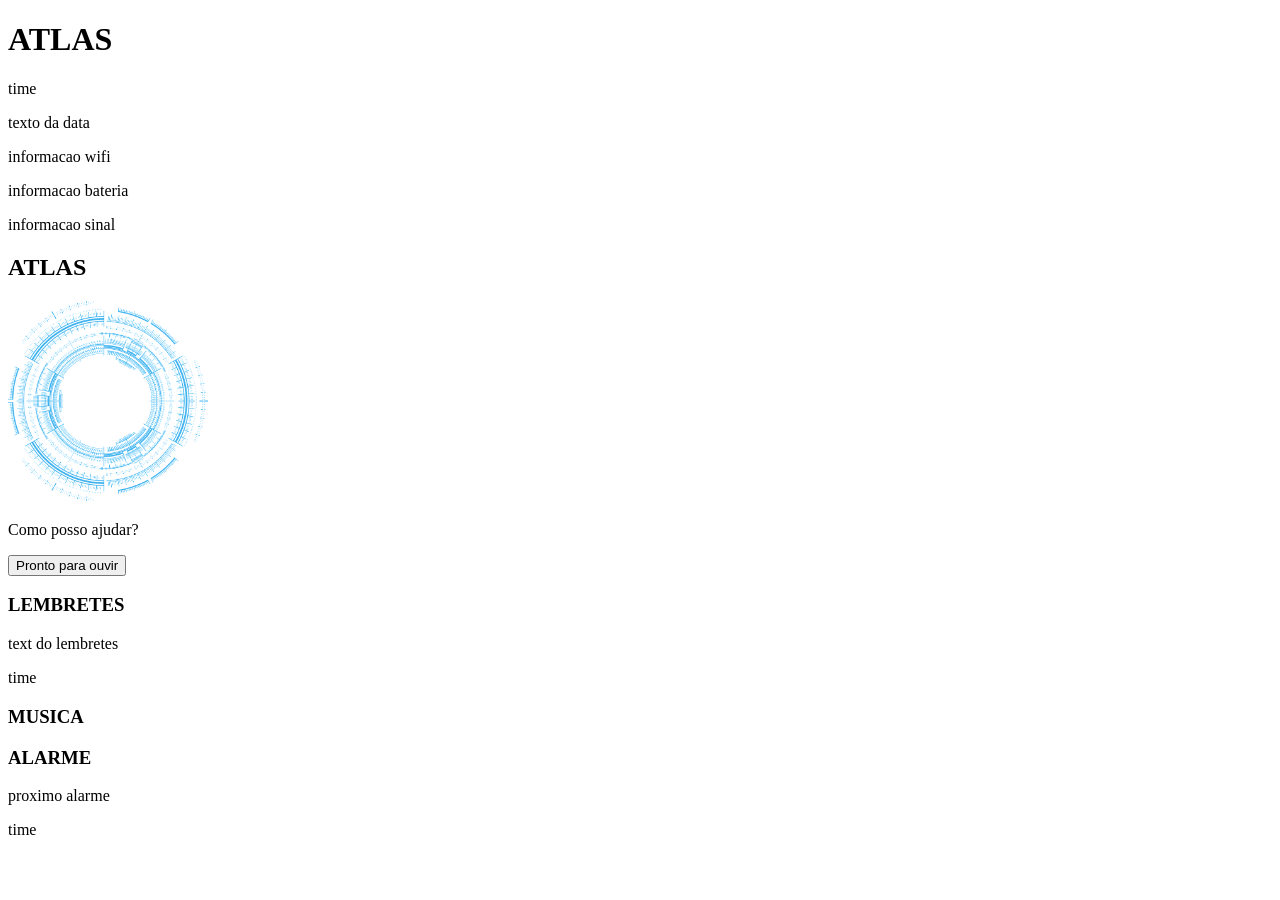
==== frontend/teste_atlas imterface.html @ 02ea41b4 "ajustatan esqueleto de front e class interprete" ====
<!doctype html>
<html lang=pt-br>
<head>
    <meta charset="UTF-8">
    <meta name="viewport"
          content="width=device-width, user-scalable=no, initial-scale=1.0, maximum-scale=1.0, minimum-scale=1.0">
    <meta http-equiv="X-UA-Compatible" content="ie=edge">
    <title>Document</title>
</head>
<body>
    <header>
        <div>
            <h1>ATLAS</h1>
        </div>
        <div>
            <time>time</time>
            <p>texto da data</p>
        </div>
        <div>
            <p>informacao wifi</p>
            <p>informacao bateria</p>
            <p>informacao sinal</p>
        </div>
    </header>

    <main>
        <section>
            <h2>ATLAS</h2>
            <img src="img/circuloIA.png" width="200" height="200" alt="ciculo de ia de fala">
            <p>Como posso ajudar?</p>
        </section>

        <section>
            <button>Pronto para ouvir</button>
        </section>

        <section>
            <article>
                <h3>LEMBRETES</h3>
                <p>text do lembretes</p>
                <time>time</time>
            </article>
            <article>
                <h3>MUSICA</h3>
            </article>

            <article>
                <h3>ALARME</h3>
                <p>proximo alarme</p>
                <time>time</time>
            </article>
        </section>
    </main>

    <footer>

    </footer>


</body>
</html>
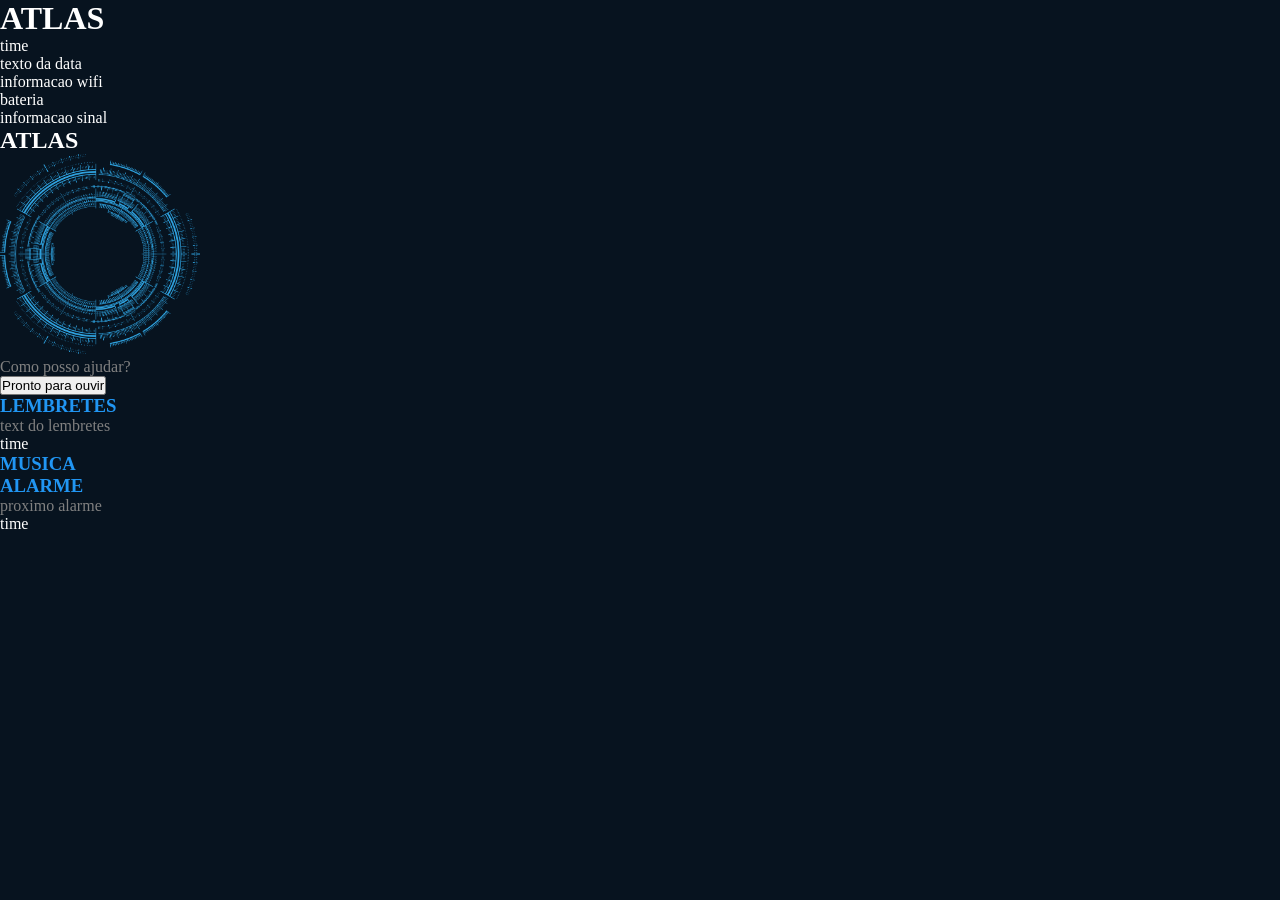
==== commit 31bd92c8: "feat: implementa comandos de criar, listar e deletar lembretes" ====
--- a/frontend/teste_atlas imterface.html
+++ b/frontend/teste_atlas imterface.html
@@ -6,6 +6,7 @@
           content="width=device-width, user-scalable=no, initial-scale=1.0, maximum-scale=1.0, minimum-scale=1.0">
     <meta http-equiv="X-UA-Compatible" content="ie=edge">
     <title>Document</title>
+    <link rel='stylesheet' type='text/css' media='screen' href='./css/style.css'>
 </head>
 <body>
     <header>
@@ -17,8 +18,8 @@
             <p>texto da data</p>
         </div>
         <div>
-            <p>informacao wifi</p>
-            <p>informacao bateria</p>
+            <p><spam>informacao wifi<span/></p>
+            <p> bateria</p>
             <p>informacao sinal</p>
         </div>
     </header>
--- a/frontend/css/style.css
+++ b/frontend/css/style.css
@@ -0,0 +1,21 @@
+*{
+    margin: 0;
+    padding: 0;
+}
+
+body{
+    background-color: #07131F;
+    color: #FFFFFF
+
+}
+
+main h3{
+    color: #2196F3;
+}
+main p{
+    color: #808080;
+}
+
+main span {
+    color: green;
+}
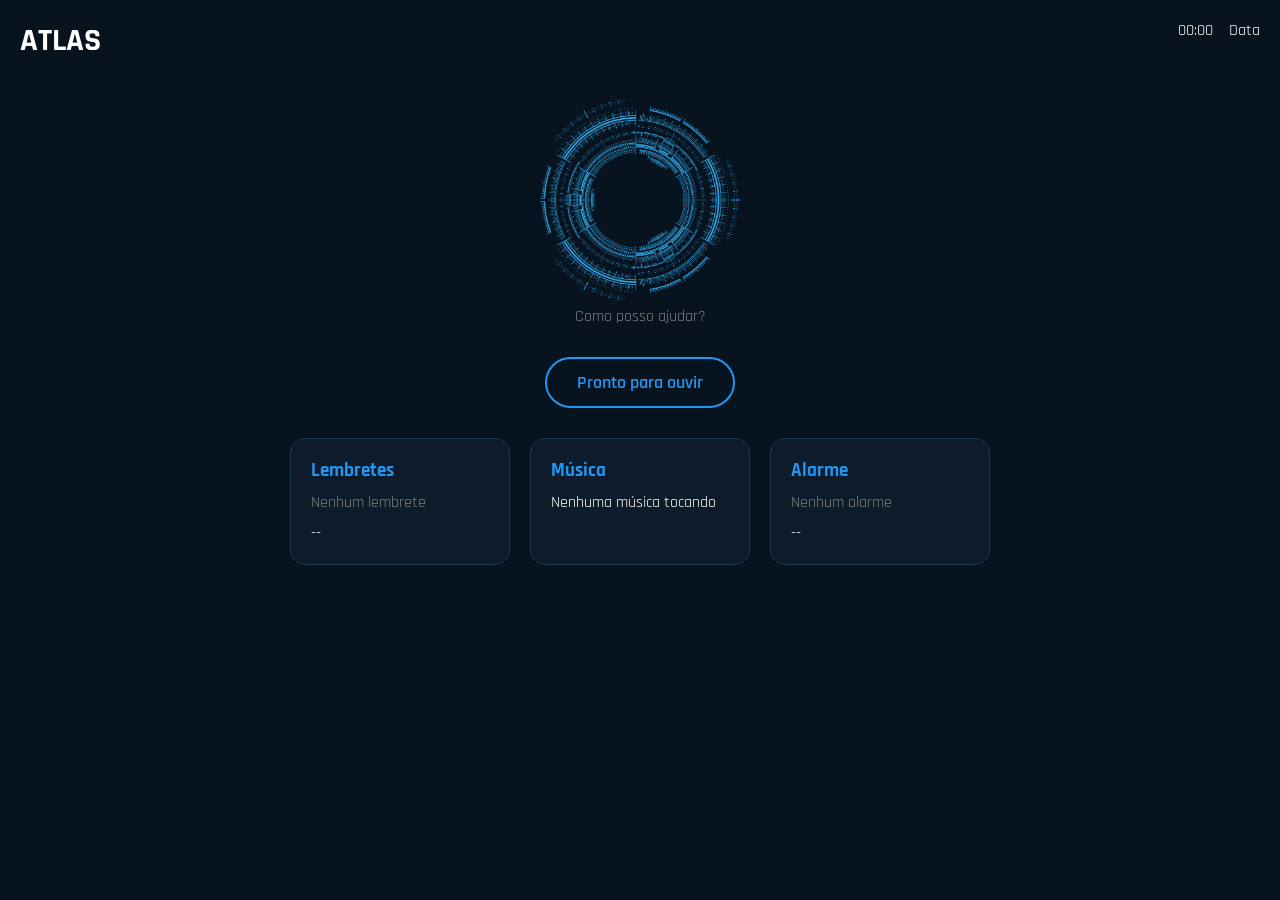
==== commit 54c07117: "feat: evolui backend e inicia frontend do Atlas Backend: - Adiciona comando de ativação pelo nome "A" ====
--- a/frontend/teste_atlas imterface.html
+++ b/frontend/teste_atlas imterface.html
@@ -1,62 +1,106 @@
 <!doctype html>
-<html lang=pt-br>
+<html lang="pt-BR">
 <head>
     <meta charset="UTF-8">
-    <meta name="viewport"
-          content="width=device-width, user-scalable=no, initial-scale=1.0, maximum-scale=1.0, minimum-scale=1.0">
-    <meta http-equiv="X-UA-Compatible" content="ie=edge">
-    <title>Document</title>
-    <link rel='stylesheet' type='text/css' media='screen' href='./css/style.css'>
+
+    <meta
+            name="viewport"
+            content="width=device-width, initial-scale=1.0"
+    >
+
+    <title>Atlas</title>
+
+    <link
+            rel="stylesheet"
+            href="./css/style.css"
+    >
 </head>
+
 <body>
-    <header>
-        <div>
-            <h1>ATLAS</h1>
-        </div>
-        <div>
-            <time>time</time>
-            <p>texto da data</p>
-        </div>
-        <div>
-            <p><spam>informacao wifi<span/></p>
-            <p> bateria</p>
-            <p>informacao sinal</p>
-        </div>
-    </header>
 
-    <main>
-        <section>
-            <h2>ATLAS</h2>
-            <img src="img/circuloIA.png" width="200" height="200" alt="ciculo de ia de fala">
-            <p>Como posso ajudar?</p>
-        </section>
+<header class="header">
+    <div class="header__brand">
+        <h1>ATLAS</h1>
+    </div>
 
-        <section>
-            <button>Pronto para ouvir</button>
-        </section>
+    <div class="header__datetime">
+        <time id="current-time">00:00</time>
+        <p id="current-date">Data</p>
+    </div>
 
-        <section>
-            <article>
-                <h3>LEMBRETES</h3>
-                <p>text do lembretes</p>
-                <time>time</time>
-            </article>
-            <article>
-                <h3>MUSICA</h3>
+    </div>
+</header>
+
+
+<main class="main">
+
+    <section class="assistant">
+
+        <img
+                src="./img/circuloIA.png"
+                width="200"
+                height="200"
+                alt="Interface visual do Atlas"
+        >
+
+        <p id="assistant-message">
+            Como posso ajudar?
+        </p>
+    </section>
+
+
+    <section class="voice-control">
+        <button id="listen-button" type="button">
+            Pronto para ouvir
+        </button>
+    </section>
+
+
+    <section class="dashboard">
+
+        <article class="card card--reminders">
+            <h3>Lembretes</h3>
+
+            <p id="reminder-text">
+                Nenhum lembrete
+            </p>
+
+            <time id="reminder-time">
+                --
+            </time>
+        </article>
+
+
+        <article class="card card--music">
+            <h3>Música</h3>
+
+                <div id="music-player">
+                    Nenhuma música tocando
+                </div>
             </article>
 
-            <article>
-                <h3>ALARME</h3>
-                <p>proximo alarme</p>
-                <time>time</time>
-            </article>
-        </section>
-    </main>
+        </article>
 
-    <footer>
 
-    </footer>
+        <article class="card card--alarm">
+            <h3>Alarme</h3>
 
+            <p id="next-alarm">
+                Nenhum alarme
+            </p>
+
+            <time id="alarm-time">
+                --
+            </time>
+        </article>
+
+    </section>
+
+</main>
+
+
+<footer class="footer">
+</footer>
 
 </body>
 </html>
--- a/frontend/css/style.css
+++ b/frontend/css/style.css
@@ -1,14 +1,62 @@
-*{
+@import url('https://fonts.googleapis.com/css2?family=Rajdhani:wght@400;500;600;700&display=swap');
+
+* {
     margin: 0;
     padding: 0;
 }
 
-body{
+body {
+    font-family: 'Rajdhani', sans-serif;
     background-color: #07131F;
-    color: #FFFFFF
+    color: #FFFFFF;
 
+    display: flex;
+    flex-direction: column;
 }
 
+.header {
+    position: relative;
+}
+
+.header h1 {
+    position: absolute;
+    top: 20px;
+    left: 20px;
+}
+.header__datetime {
+    position: absolute;
+    top: 20px;
+    right: 20px;
+
+    display: flex;
+    flex-direction: row;
+    align-items: center;
+    gap: 16px;
+}
+
+main {
+    display: flex;
+    flex-direction: column;
+    align-items: center;
+}
+
+.assistant {
+    margin-top: 100px;
+    text-align: center;
+}
+
+.voice-control {
+    margin-top: 30px;
+}
+
+.dashboard {
+    margin-top: 30px;
+
+    display: flex;
+    justify-content: center;
+    flex-wrap: wrap;
+    gap: 20px;
+}
 main h3{
     color: #2196F3;
 }
@@ -18,4 +66,43 @@
 
 main span {
     color: green;
+}
+
+.card {
+    background-color: #0D1B2A;
+    border: 1px solid #1E3A52;
+    border-radius: 15px;
+
+    padding: 20px;
+
+    width: 220px;
+    min-height: 120px;
+
+    display: flex;
+    flex-direction: column;
+    gap: 10px;
+
+    box-sizing: border-box;
+}
+section.voice-control button {
+    background-color: transparent;
+    color: #2196F3;
+
+    border: 2px solid #2196F3;
+    border-radius: 30px;
+
+    padding: 12px 30px;
+
+    font-family: 'Rajdhani', sans-serif;
+    font-size: 18px;
+    font-weight: 600;
+
+    cursor: pointer;
+
+    transition: 0.3s;
+}
+
+section.voice-control button:hover {
+    background-color: #2196F3;
+    color: #07131F;
 }
